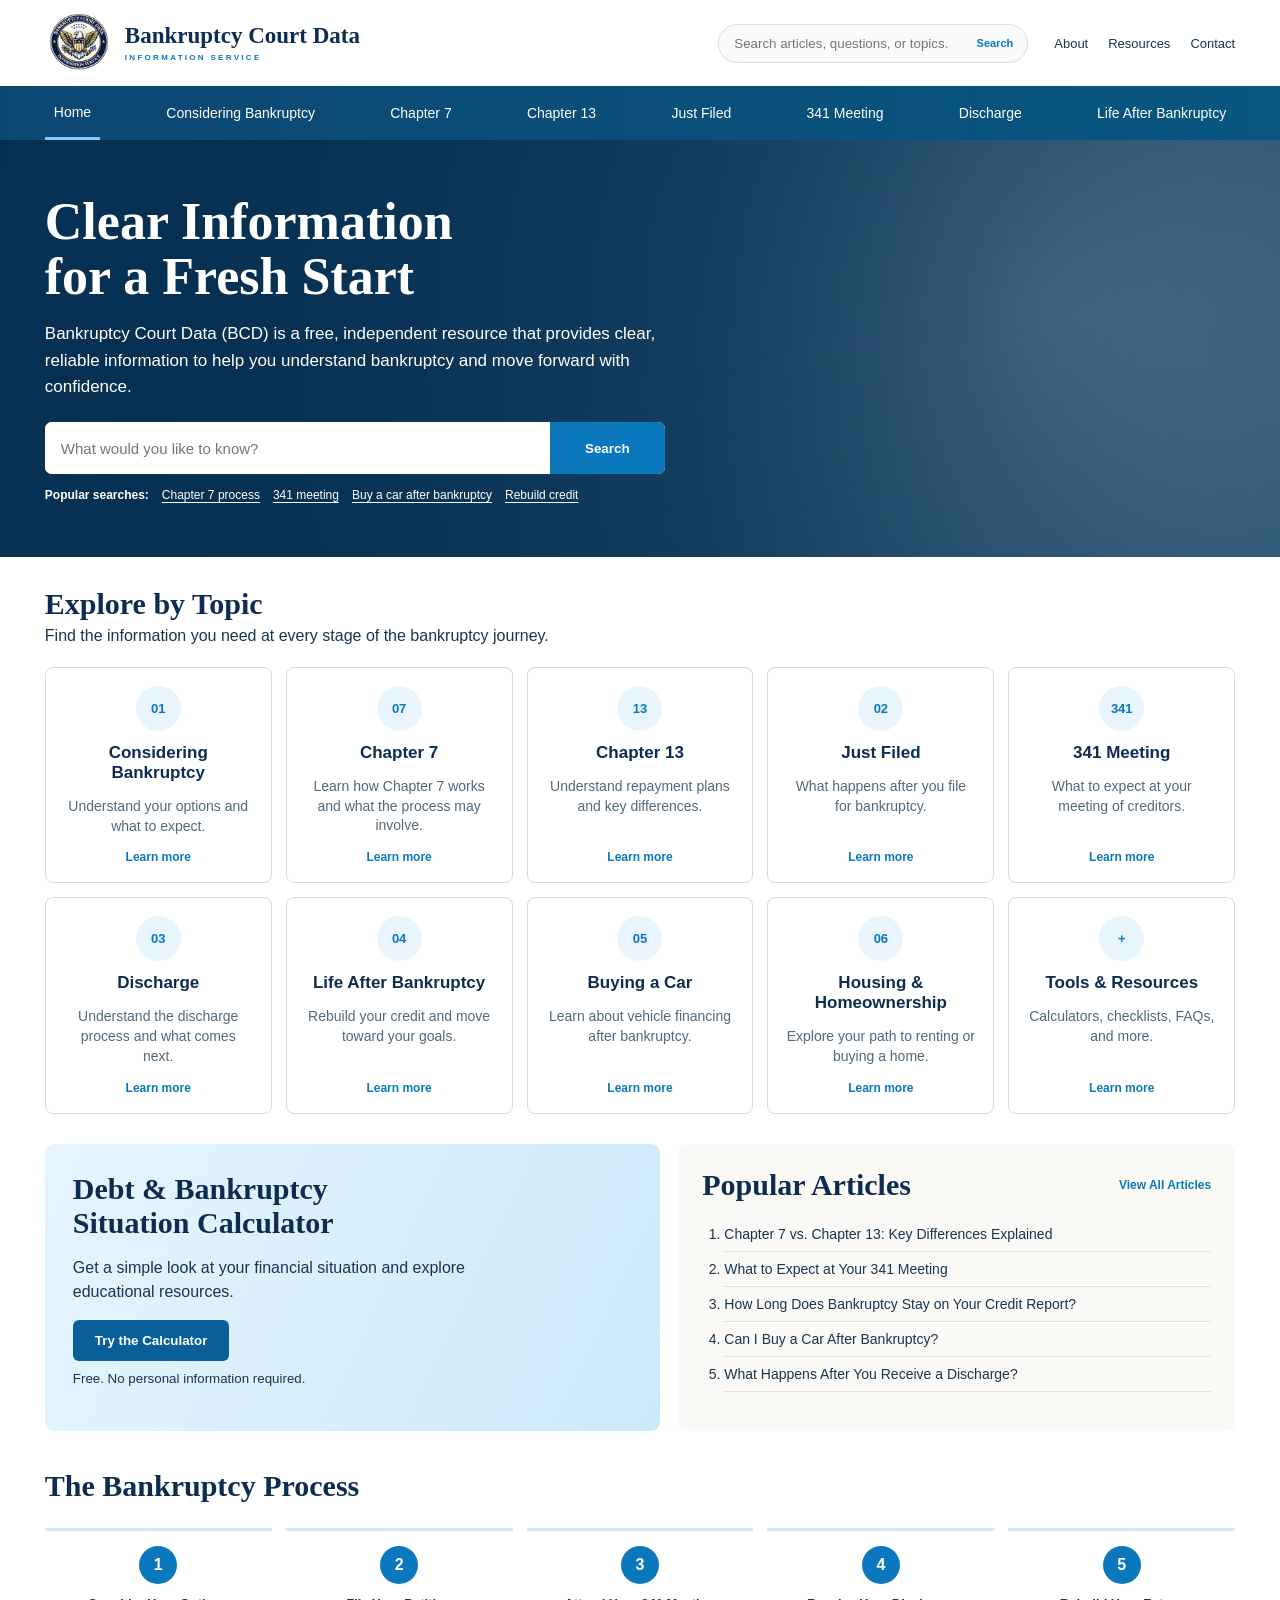
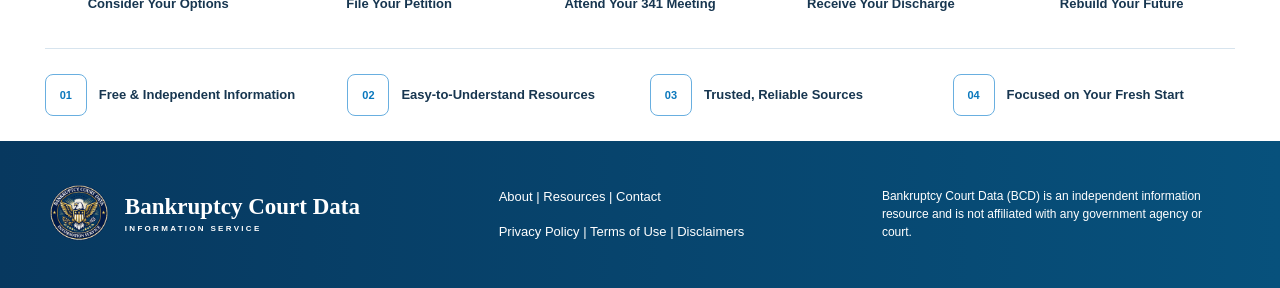
==== index.html @ d1d47611 "Add files via upload" ====
<!doctype html>
<html lang="en">
<head>
  <meta charset="utf-8">
  <meta name="viewport" content="width=device-width, initial-scale=1">
  <meta name="description" content="Clear, independent bankruptcy information and fresh-start resources.">
  <title>Bankruptcy Court Data | Clear Information for a Fresh Start</title>
  <link rel="stylesheet" href="/styles.css?v=7">
</head>
<body>
<header class="site-header">
  <div class="top wrap">
    <a class="brand" href="/">
      <img src="/bcd-logo.png" alt="Bankruptcy Court Data Information Service logo">
      <span class="brand-copy">
        <strong>Bankruptcy Court Data</strong>
        <small>INFORMATION SERVICE</small>
      </span>
    </a>

    <div class="header-search">
      <input type="search" placeholder="Search articles, questions, or topics..." aria-label="Search">
      <span class="search-word">Search</span>
    </div>

    <div class="minor">
      <a href="#about">About</a>
      <a href="#resources">Resources</a>
      <a href="#contact">Contact</a>
    </div>

    <button class="menu" id="menu" type="button" aria-label="Open navigation">Menu</button>
  </div>

  <nav id="nav">
    <div class="wrap navlinks">
      <a class="active" href="/">Home</a>
      <a href="#considering">Considering Bankruptcy</a>
      <a href="/chapter-7/">Chapter 7</a>
      <a href="/chapter-13/">Chapter 13</a>
      <a href="#filed">Just Filed</a>
      <a href="#meeting">341 Meeting</a>
      <a href="#discharge">Discharge</a>
      <a href="#after">Life After Bankruptcy</a>
    </div>
  </nav>
</header>

<main>
  <section class="hero">
    <div class="wrap hero-content">
      <h1>Clear Information<br>for a Fresh Start</h1>
      <p>Bankruptcy Court Data (BCD) is a free, independent resource that provides clear, reliable information to help you understand bankruptcy and move forward with confidence.</p>
      <form class="big-search" onsubmit="return false;">
        <input type="search" placeholder="What would you like to know?" aria-label="Search BCD">
        <button type="submit">Search</button>
      </form>
      <div class="popular">
        <b>Popular searches:</b>
        <a href="/chapter-7/">Chapter 7 process</a>
        <a href="#meeting">341 meeting</a>
        <a href="#car">Buy a car after bankruptcy</a>
        <a href="#after">Rebuild credit</a>
      </div>
    </div>
  </section>

  <section class="wrap topics" id="resources">
    <h2>Explore by Topic</h2>
    <p class="sub">Find the information you need at every stage of the bankruptcy journey.</p>

    <div class="topic-grid">
      <a class="topic" id="considering" href="#"><span class="topic-mark">01</span><b>Considering Bankruptcy</b><p>Understand your options and what to expect.</p><em>Learn more</em></a>
      <a class="topic" id="chapter7" href="/chapter-7/"><span class="topic-mark">07</span><b>Chapter 7</b><p>Learn how Chapter 7 works and what the process may involve.</p><em>Learn more</em></a>
      <a class="topic" id="chapter13" href="/chapter-13/"><span class="topic-mark">13</span><b>Chapter 13</b><p>Understand repayment plans and key differences.</p><em>Learn more</em></a>
      <a class="topic" id="filed" href="#"><span class="topic-mark">02</span><b>Just Filed</b><p>What happens after you file for bankruptcy.</p><em>Learn more</em></a>
      <a class="topic" id="meeting" href="#"><span class="topic-mark">341</span><b>341 Meeting</b><p>What to expect at your meeting of creditors.</p><em>Learn more</em></a>
      <a class="topic" id="discharge" href="#"><span class="topic-mark">03</span><b>Discharge</b><p>Understand the discharge process and what comes next.</p><em>Learn more</em></a>
      <a class="topic" id="after" href="#"><span class="topic-mark">04</span><b>Life After Bankruptcy</b><p>Rebuild your credit and move toward your goals.</p><em>Learn more</em></a>
      <a class="topic" id="car" href="#"><span class="topic-mark">05</span><b>Buying a Car</b><p>Learn about vehicle financing after bankruptcy.</p><em>Learn more</em></a>
      <a class="topic" href="#"><span class="topic-mark">06</span><b>Housing &amp; Homeownership</b><p>Explore your path to renting or buying a home.</p><em>Learn more</em></a>
      <a class="topic" href="#calculator"><span class="topic-mark">+</span><b>Tools &amp; Resources</b><p>Calculators, checklists, FAQs, and more.</p><em>Learn more</em></a>
    </div>
  </section>

  <section class="wrap split">
    <div class="calc-promo" id="calculator">
      <div>
        <h2>Debt &amp; Bankruptcy<br>Situation Calculator</h2>
        <p>Get a simple look at your financial situation and explore educational resources.</p>
        <button id="openCalc" type="button">Try the Calculator</button>
        <small>Free. No personal information required.</small>
      </div>
    </div>

    <div class="articles">
      <div class="article-head"><h2>Popular Articles</h2><a href="#">View All Articles</a></div>
      <ol>
        <li><a href="#">Chapter 7 vs. Chapter 13: Key Differences Explained</a></li>
        <li><a href="#">What to Expect at Your 341 Meeting</a></li>
        <li><a href="#">How Long Does Bankruptcy Stay on Your Credit Report?</a></li>
        <li><a href="#">Can I Buy a Car After Bankruptcy?</a></li>
        <li><a href="#">What Happens After You Receive a Discharge?</a></li>
      </ol>
    </div>
  </section>

  <section class="calculator-panel wrap" id="calcPanel" hidden>
    <div class="calcbox">
      <button class="close" id="closeCalc" type="button">Close</button>
      <h2>Debt Situation Calculator</h2>
      <p>Enter monthly amounts. This is an educational snapshot only.</p>
      <form id="debtForm">
        <label>Take-home income<input id="income" type="number" min="0" required></label>
        <label>Essential expenses<input id="expenses" type="number" min="0" required></label>
        <label>Debt payments<input id="payments" type="number" min="0" required></label>
        <label>Total unsecured debt<input id="debt" type="number" min="0"></label>
        <button type="submit">Calculate</button>
      </form>
      <div id="result" hidden><b id="resultText"></b><p id="resultMsg"></p></div>
      <small>This calculator does not determine whether you should file bankruptcy and is not legal or financial advice.</small>
    </div>
  </section>

  <section class="wrap process">
    <h2>The Bankruptcy Process</h2>
    <div class="steps">
      <div><span>1</span><b>Consider Your Options</b></div>
      <div><span>2</span><b>File Your Petition</b></div>
      <div><span>3</span><b>Attend Your 341 Meeting</b></div>
      <div><span>4</span><b>Receive Your Discharge</b></div>
      <div><span>5</span><b>Rebuild Your Future</b></div>
    </div>
  </section>

  <section class="wrap promise" id="about">
    <div><span>01</span><p><b>Free &amp; Independent Information</b></p></div>
    <div><span>02</span><p><b>Easy-to-Understand Resources</b></p></div>
    <div><span>03</span><p><b>Trusted, Reliable Sources</b></p></div>
    <div><span>04</span><p><b>Focused on Your Fresh Start</b></p></div>
  </section>
</main>

<footer id="contact">
  <div class="wrap footer">
    <a class="brand footer-brand" href="/">
      <img src="/bcd-logo.png" alt="Bankruptcy Court Data Information Service logo">
      <span class="brand-copy"><strong>Bankruptcy Court Data</strong><small>INFORMATION SERVICE</small></span>
    </a>
    <div class="footerlinks">
      <p><a href="#about">About</a> | <a href="#resources">Resources</a> | <a href="#contact">Contact</a></p>
      <p><a href="#">Privacy Policy</a> | <a href="#">Terms of Use</a> | <a href="#">Disclaimers</a></p>
    </div>
    <p class="disclaimer">Bankruptcy Court Data (BCD) is an independent information resource and is not affiliated with any government agency or court.</p>
  </div>
</footer>

<script src="/script.js?v=7"></script>
</body>
</html>
---- styles.css ----
*{box-sizing:border-box}
html{scroll-behavior:smooth}
:root{--navy:#0d2d50;--blue:#0b78bd;--blue2:#0a5f98;--light:#f3f9fd;--line:#d7e4ee;--text:#173650;--muted:#52697a}
body{margin:0;font-family:Arial,Helvetica,sans-serif;color:var(--text);background:#fff}
a{text-decoration:none;color:inherit}
.wrap{width:min(1200px,93%);margin:auto}
.site-header{background:#fff}
.top{min-height:86px;display:flex;align-items:center;gap:26px}
.brand{display:flex;align-items:center;gap:12px;min-width:max-content}
.brand img{width:68px;height:68px;object-fit:contain;display:block}
.brand-copy{display:flex;flex-direction:column;line-height:1}
.brand-copy strong{font-family:Georgia,"Times New Roman",serif;font-size:23px;color:var(--navy);white-space:nowrap}
.brand-copy small{font-size:8px;letter-spacing:2.3px;font-weight:700;color:var(--blue);margin-top:7px;white-space:nowrap}
.header-search{margin-left:auto;border:1px solid #d5e0e8;border-radius:24px;background:#f8fafc;width:310px;display:flex;align-items:center;overflow:hidden}
.header-search input{border:0;background:transparent;outline:0;width:100%;padding:11px 15px}
.search-word{font-size:11px;font-weight:700;color:var(--blue);padding-right:14px}
.minor{display:flex;gap:20px;font-size:13px}
.menu{display:none;margin-left:auto;border:1px solid var(--line);background:#fff;color:var(--navy);border-radius:5px;padding:8px 12px;font-weight:700}
nav{background:linear-gradient(90deg,#0c4772,#075781)}
.navlinks{min-height:54px;display:flex;align-items:center;justify-content:space-between;color:#fff;font-size:14px}
.navlinks a{min-height:54px;display:flex;align-items:center;padding:0 9px}
.navlinks .active{border-bottom:3px solid #82c9f5}

.hero{min-height:380px;background:linear-gradient(100deg,rgba(6,48,82,.98),rgba(6,48,82,.86) 55%,rgba(6,48,82,.58)),radial-gradient(circle at 82% 40%,#c6dce9,#5f88a5 38%,#173f5f 75%)}
.hero-content{padding:55px 0;color:#fff}
.hero h1{font:700 52px/1.05 Georgia,"Times New Roman",serif;margin:0 0 15px}
.hero-content>p{max-width:650px;font-size:17px;line-height:1.55}
.big-search{display:flex;background:#fff;border-radius:7px;max-width:620px;height:52px;overflow:hidden;margin:22px 0 14px}
.big-search input{border:0;outline:0;flex:1;padding:0 16px;font-size:15px}
.big-search button{width:115px;border:0;background:var(--blue);color:#fff;font-weight:800}
.popular{font-size:12px;display:flex;gap:13px;flex-wrap:wrap;align-items:center}
.popular a{text-decoration:underline;text-underline-offset:3px}

.topics{padding:30px 0}
.topics h2,.split h2,.process h2,.question-section h2,.guide-section h2,.all-questions h2{font:700 30px Georgia,"Times New Roman",serif;color:var(--navy);margin:0}
.sub{margin:6px 0 22px}
.topic-grid{display:grid;grid-template-columns:repeat(5,1fr);gap:14px}
.topic{min-height:190px;border:1px solid #cbddea;border-radius:8px;padding:18px;text-align:center;display:flex;flex-direction:column;align-items:center;background:#fff}
.topic:hover{box-shadow:0 7px 22px rgba(12,77,124,.09);transform:translateY(-1px)}
.topic-mark{width:45px;height:45px;border-radius:50%;display:grid;place-items:center;background:#e9f5fd;color:var(--blue);font-weight:800;font-size:13px;margin-bottom:12px}
.topic b{font-size:17px;color:var(--navy)}
.topic p{font-size:14px;line-height:1.4;color:var(--muted);flex:1}
.topic em{font-style:normal;color:var(--blue);font-weight:700;font-size:12px}

.split{display:grid;grid-template-columns:1.05fr .95fr;gap:18px;padding:0 0 30px}
.calc-promo{min-height:265px;border-radius:9px;padding:28px;background:linear-gradient(115deg,#e6f5ff,#cce9f9)}
.calc-promo p{max-width:430px;line-height:1.5}
.calc-promo button{background:var(--blue2);color:#fff;border:0;border-radius:6px;padding:13px 22px;font-weight:800;cursor:pointer}
.calc-promo small{display:block;margin-top:10px}
.articles{background:#fbf9f5;border-radius:9px;padding:24px}
.article-head{display:flex;justify-content:space-between;align-items:center;gap:15px}
.article-head a{font-size:12px;color:var(--blue);font-weight:700}
.articles ol{padding-left:22px;margin:15px 0}
.articles li{padding:9px 0;border-bottom:1px solid #e7e1d8;font-size:14px}

.calculator-panel{padding-bottom:30px}
.calculator-panel[hidden]{display:none}
.calcbox{border:1px solid var(--line);border-radius:10px;padding:25px;position:relative;background:#f8fcff}
.close{position:absolute;right:15px;top:12px;border:1px solid var(--line);background:#fff;border-radius:5px;padding:7px 10px}
.calcbox form{display:grid;grid-template-columns:repeat(4,1fr);gap:10px}
.calcbox label{font-size:13px;font-weight:700}
.calcbox input{display:block;width:100%;padding:12px;margin-top:5px;border:1px solid #cbd9e4;border-radius:6px}
.calcbox form button{grid-column:1/-1;background:var(--blue);color:#fff;border:0;padding:12px;border-radius:6px;font-weight:800}

.process{padding:8px 0 36px}
.steps{display:grid;grid-template-columns:repeat(5,1fr);gap:14px;margin-top:25px}
.steps div{text-align:center;border-top:3px solid #d6e9f6;padding-top:15px}
.steps span{width:38px;height:38px;border-radius:50%;background:var(--blue);color:#fff;display:grid;place-items:center;margin:0 auto 10px;font-weight:800}
.steps b{font-size:13px}
.promise{border-top:1px solid var(--line);padding:25px 0;display:grid;grid-template-columns:repeat(4,1fr);gap:20px}
.promise div{display:flex;align-items:center;gap:12px}
.promise span{width:42px;height:42px;border:1px solid #69afe0;border-radius:8px;display:grid;place-items:center;color:var(--blue);font-size:11px;font-weight:800}
.promise p{font-size:13px}

footer{background:linear-gradient(90deg,#07385f,#07517c);color:#fff;padding:32px 0}
.footer{display:grid;grid-template-columns:1.2fr 1fr 1fr;gap:30px;align-items:center}
.footer-brand .brand-copy strong,.footer-brand .brand-copy small{color:#fff}
.footerlinks{font-size:13px;line-height:1.7}
.disclaimer{font-size:12px;line-height:1.5}

/* Chapter 7 */
.ch7-intro{background:linear-gradient(90deg,#fff 0%,#fff 58%,#eef6fb 100%);border-bottom:1px solid var(--line)}
.breadcrumbs{padding:22px 0 10px;font-size:13px;color:#5b7487}
.breadcrumbs a{color:var(--blue);font-weight:700}
.breadcrumbs span{margin:0 8px}
.ch7-intro-grid{display:grid;grid-template-columns:1.55fr .65fr;gap:50px;align-items:center;padding:5px 0 38px}
.ch7-copy h1{font:700 46px Georgia,"Times New Roman",serif;color:var(--navy);margin:5px 0 7px}
.ch7-copy h3{color:var(--navy);font-size:18px;margin:0 0 18px}
.ch7-copy p{font-size:15px;line-height:1.6;max-width:820px}
.source{margin-top:18px}
.source a{color:var(--blue);font-weight:700}

.court-hero{min-height:300px;border:1px solid #d4e0e9;border-radius:9px;background:linear-gradient(145deg,#f7f9fb,#dbe5ec);display:flex;flex-direction:column;justify-content:center;align-items:center;padding:28px}
.court-building{width:220px}
.pediment{width:0;height:0;border-left:110px solid transparent;border-right:110px solid transparent;border-bottom:55px solid #70879a;position:relative}
.pediment:after{content:"";position:absolute;left:-101px;top:46px;width:202px;height:10px;background:#5d7487}
.court-columns{height:108px;margin:11px 22px 0;display:flex;justify-content:space-between}
.court-columns i{display:block;width:27px;background:linear-gradient(90deg,#758b9d,#b8c6d1,#758b9d);border-radius:2px}
.court-base{height:30px;background:linear-gradient(#70879a 0 25%,transparent 25% 36%,#61798d 36% 62%,transparent 62% 72%,#526c82 72%)}
.court-title{text-align:center;color:var(--navy);margin-top:18px;display:flex;flex-direction:column}
.court-title strong{font:700 26px Georgia,"Times New Roman",serif;letter-spacing:4px}
.court-title span{font-size:11px;letter-spacing:5px;margin-top:6px}

.question-section{background:#f4f9fd;padding:30px 0 35px}
.section-title-row{display:flex;align-items:flex-end;justify-content:space-between;gap:20px}
.section-title-row p,.guide-section>p,.all-questions>p{margin:7px 0 0}
.section-title-row>a{font-size:13px;color:var(--blue);font-weight:700}
.question-grid{display:grid;grid-template-columns:repeat(4,1fr);gap:15px;margin-top:22px}
.question-grid a{min-height:82px;background:#fff;border:1px solid #d4e4ef;border-radius:8px;padding:14px;display:flex;align-items:center;gap:12px}
.question-grid span{width:36px;height:36px;border-radius:50%;background:#e9f5fd;color:var(--blue);display:grid;place-items:center;font-size:11px;font-weight:800;flex:0 0 auto}
.question-grid b{font-size:14px;line-height:1.3;color:var(--navy)}

.guide-section{padding-top:32px;padding-bottom:35px}
.guide-grid{display:grid;grid-template-columns:repeat(3,1fr);gap:20px;margin-top:20px}
.guide-card{border:1px solid #d6e4ee;border-radius:9px;padding:24px;text-align:center;min-height:250px;display:flex;flex-direction:column;align-items:center}
.guide-card>span{width:54px;height:54px;border-radius:50%;background:#e5f3ff;color:var(--blue);display:grid;place-items:center;font-weight:800;font-size:12px}
.guide-card h3{font:700 20px Georgia,"Times New Roman",serif;color:var(--navy);margin:13px 0 7px}
.guide-card p{font-size:14px;line-height:1.5;flex:1;color:var(--muted)}
.guide-card b{display:inline-block;background:var(--blue2);color:#fff;border-radius:22px;padding:10px 24px;font-size:13px;min-width:145px}

.all-questions{padding:30px 0;border-top:1px solid #e0eaf1}
.simple-links{display:grid;grid-template-columns:1fr 1fr;gap:0 30px;margin-top:18px}
.simple-links span{padding:12px 4px;border-bottom:1px solid #e1e9ef;color:var(--blue2);font-weight:700;font-size:14px}
.ch7-disclaimer{margin-bottom:30px;background:#f3f7fa;border-radius:8px;padding:18px 22px}
.ch7-disclaimer strong{color:var(--navy)}
.ch7-disclaimer p{font-size:13px;line-height:1.55;margin:7px 0 0}

@media(max-width:950px){
  .header-search,.minor{display:none}
  .menu{display:block}
  nav{display:none}
  nav.open{display:block}
  .navlinks{height:auto;flex-direction:column;align-items:stretch;padding:10px 0}
  .navlinks a{min-height:40px}
  .topic-grid{grid-template-columns:repeat(2,1fr)}
  .split,.footer{grid-template-columns:1fr}
  .calcbox form{grid-template-columns:1fr 1fr}
  .ch7-intro-grid{grid-template-columns:1fr}
  .court-hero{min-height:260px}
  .question-grid{grid-template-columns:1fr 1fr}
  .guide-grid{grid-template-columns:1fr}
}
@media(max-width:600px){
  .top{min-height:74px}
  .brand img{width:55px;height:55px}
  .brand-copy strong{font-size:17px}
  .brand-copy small{font-size:6px;letter-spacing:1.5px;margin-top:5px}
  .hero h1{font-size:39px}
  .topic-grid,.question-grid,.simple-links,.calcbox form,.promise{grid-template-columns:1fr}
  .steps{grid-template-columns:1fr}
  .section-title-row{align-items:flex-start;flex-direction:column}
  .ch7-copy h1{font-size:36px}
  .court-building{width:180px}
  .pediment{border-left-width:90px;border-right-width:90px;border-bottom-width:46px}
  .pediment:after{left:-82px;top:38px;width:164px}
}
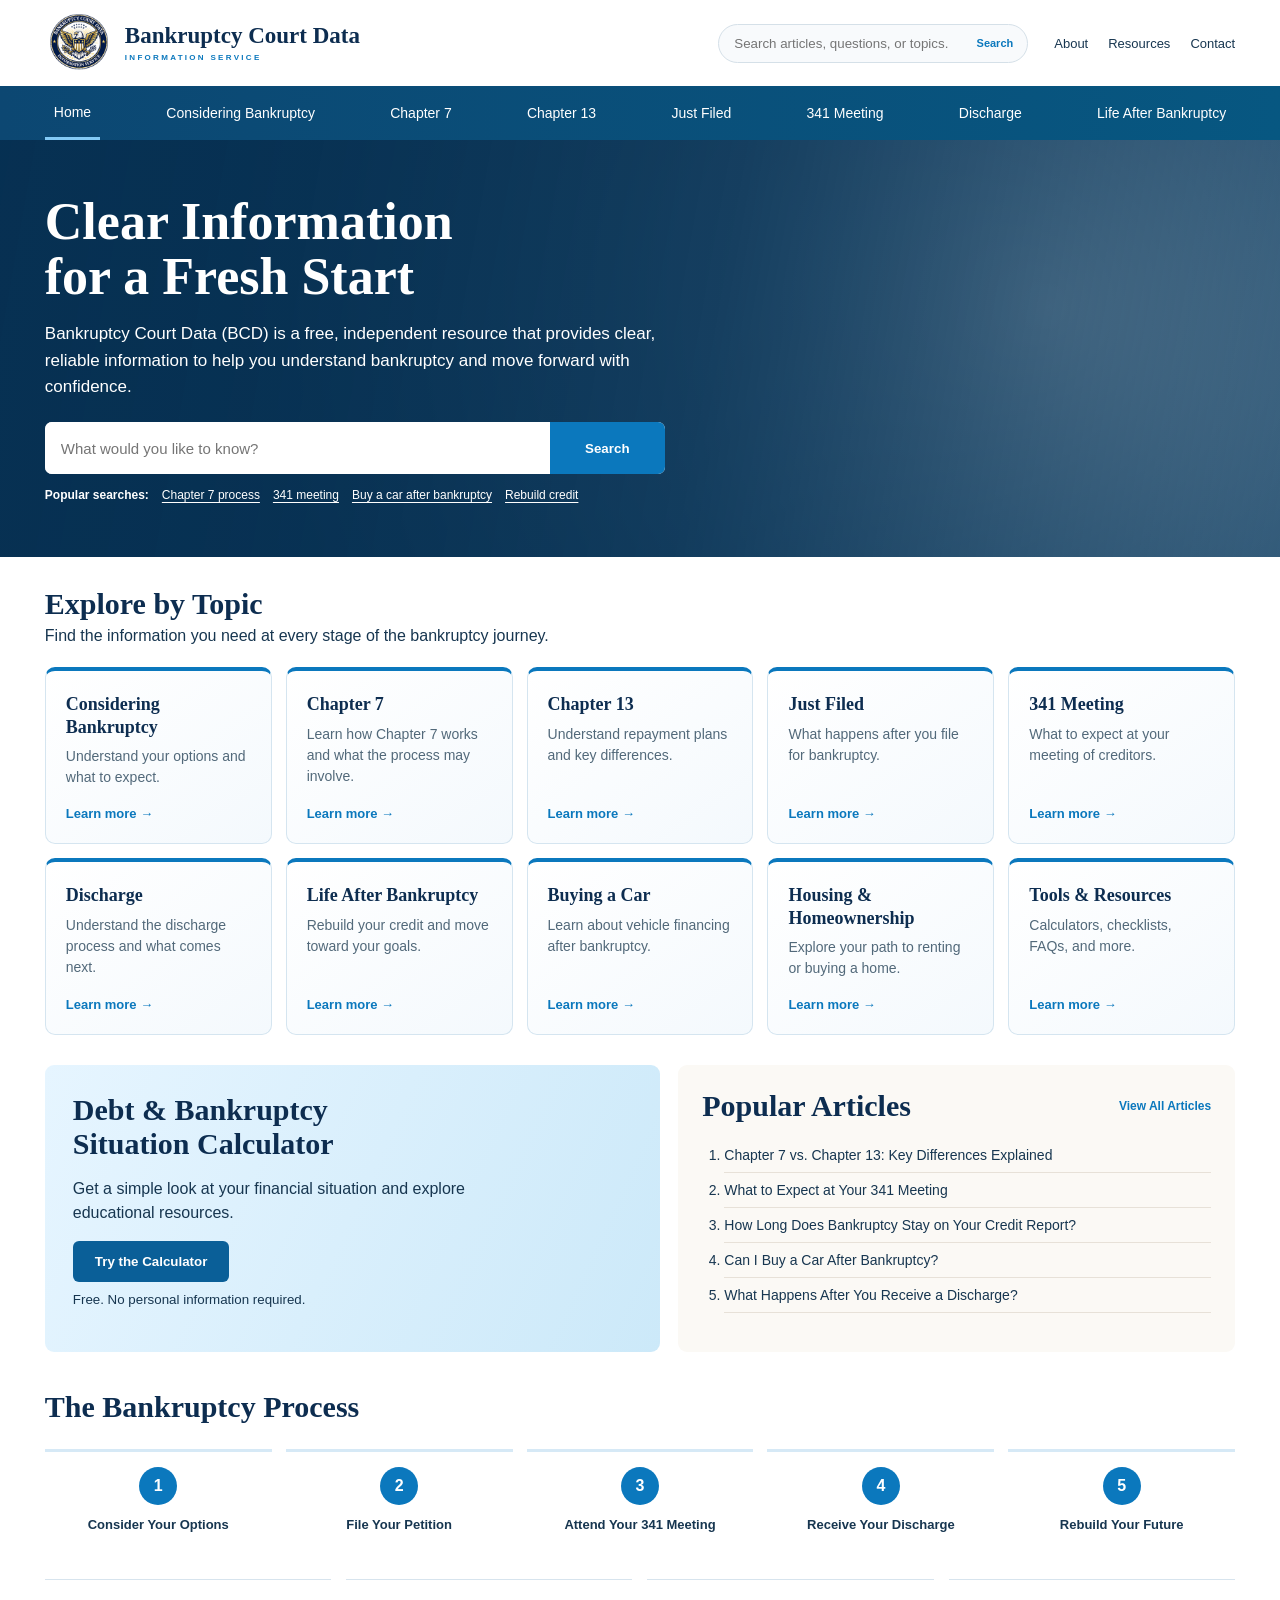
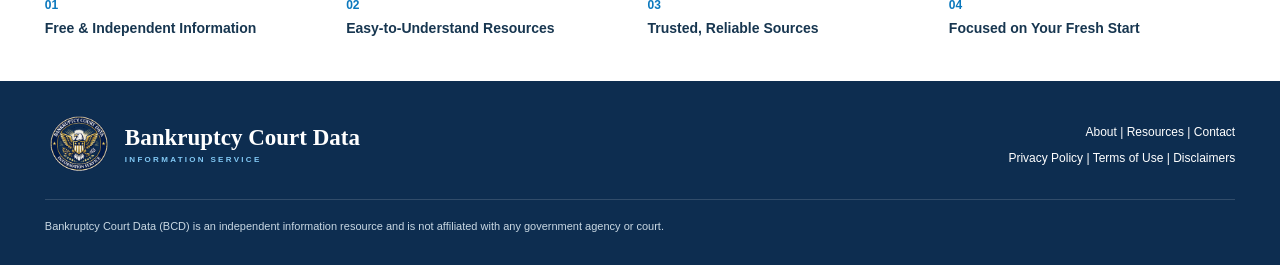
==== commit f3a7f125: "Update index.html" ====
--- a/index.html
+++ b/index.html
@@ -35,10 +35,10 @@
   <nav id="nav">
     <div class="wrap navlinks">
       <a class="active" href="/">Home</a>
-      <a href="#considering">Considering Bankruptcy</a>
+      <a href="/considering-bankruptcy/">Considering Bankruptcy</a>
       <a href="/chapter-7/">Chapter 7</a>
       <a href="/chapter-13/">Chapter 13</a>
-      <a href="#filed">Just Filed</a>
+      <a href="/just-filed/">Just Filed</a>
       <a href="#meeting">341 Meeting</a>
       <a href="#discharge">Discharge</a>
       <a href="#after">Life After Bankruptcy</a>
@@ -70,10 +70,10 @@
     <p class="sub">Find the information you need at every stage of the bankruptcy journey.</p>
 
     <div class="topic-grid">
-      <a class="topic" id="considering" href="#"><span class="topic-mark">01</span><b>Considering Bankruptcy</b><p>Understand your options and what to expect.</p><em>Learn more</em></a>
+      <a class="topic" id="considering" href="/considering-bankruptcy/"><span class="topic-mark">01</span><b>Considering Bankruptcy</b><p>Understand your options and what to expect.</p><em>Learn more</em></a>
       <a class="topic" id="chapter7" href="/chapter-7/"><span class="topic-mark">07</span><b>Chapter 7</b><p>Learn how Chapter 7 works and what the process may involve.</p><em>Learn more</em></a>
       <a class="topic" id="chapter13" href="/chapter-13/"><span class="topic-mark">13</span><b>Chapter 13</b><p>Understand repayment plans and key differences.</p><em>Learn more</em></a>
-      <a class="topic" id="filed" href="#"><span class="topic-mark">02</span><b>Just Filed</b><p>What happens after you file for bankruptcy.</p><em>Learn more</em></a>
+      <a class="topic" id="filed" href="/just-filed/"><span class="topic-mark">02</span><b>Just Filed</b><p>What happens after you file for bankruptcy.</p><em>Learn more</em></a>
       <a class="topic" id="meeting" href="#"><span class="topic-mark">341</span><b>341 Meeting</b><p>What to expect at your meeting of creditors.</p><em>Learn more</em></a>
       <a class="topic" id="discharge" href="#"><span class="topic-mark">03</span><b>Discharge</b><p>Understand the discharge process and what comes next.</p><em>Learn more</em></a>
       <a class="topic" id="after" href="#"><span class="topic-mark">04</span><b>Life After Bankruptcy</b><p>Rebuild your credit and move toward your goals.</p><em>Learn more</em></a>
--- a/styles.css
+++ b/styles.css
@@ -1,156 +1,1185 @@
 *{box-sizing:border-box}
+
 html{scroll-behavior:smooth}
+
 :root{--navy:#0d2d50;--blue:#0b78bd;--blue2:#0a5f98;--light:#f3f9fd;--line:#d7e4ee;--text:#173650;--muted:#52697a}
+
 body{margin:0;font-family:Arial,Helvetica,sans-serif;color:var(--text);background:#fff}
+
 a{text-decoration:none;color:inherit}
+
 .wrap{width:min(1200px,93%);margin:auto}
+
 .site-header{background:#fff}
+
 .top{min-height:86px;display:flex;align-items:center;gap:26px}
+
 .brand{display:flex;align-items:center;gap:12px;min-width:max-content}
+
 .brand img{width:68px;height:68px;object-fit:contain;display:block}
+
 .brand-copy{display:flex;flex-direction:column;line-height:1}
+
 .brand-copy strong{font-family:Georgia,"Times New Roman",serif;font-size:23px;color:var(--navy);white-space:nowrap}
+
 .brand-copy small{font-size:8px;letter-spacing:2.3px;font-weight:700;color:var(--blue);margin-top:7px;white-space:nowrap}
+
 .header-search{margin-left:auto;border:1px solid #d5e0e8;border-radius:24px;background:#f8fafc;width:310px;display:flex;align-items:center;overflow:hidden}
+
 .header-search input{border:0;background:transparent;outline:0;width:100%;padding:11px 15px}
+
 .search-word{font-size:11px;font-weight:700;color:var(--blue);padding-right:14px}
+
 .minor{display:flex;gap:20px;font-size:13px}
+
 .menu{display:none;margin-left:auto;border:1px solid var(--line);background:#fff;color:var(--navy);border-radius:5px;padding:8px 12px;font-weight:700}
+
 nav{background:linear-gradient(90deg,#0c4772,#075781)}
+
 .navlinks{min-height:54px;display:flex;align-items:center;justify-content:space-between;color:#fff;font-size:14px}
+
 .navlinks a{min-height:54px;display:flex;align-items:center;padding:0 9px}
+
 .navlinks .active{border-bottom:3px solid #82c9f5}
 
 .hero{min-height:380px;background:linear-gradient(100deg,rgba(6,48,82,.98),rgba(6,48,82,.86) 55%,rgba(6,48,82,.58)),radial-gradient(circle at 82% 40%,#c6dce9,#5f88a5 38%,#173f5f 75%)}
+
 .hero-content{padding:55px 0;color:#fff}
+
 .hero h1{font:700 52px/1.05 Georgia,"Times New Roman",serif;margin:0 0 15px}
+
 .hero-content>p{max-width:650px;font-size:17px;line-height:1.55}
+
 .big-search{display:flex;background:#fff;border-radius:7px;max-width:620px;height:52px;overflow:hidden;margin:22px 0 14px}
+
 .big-search input{border:0;outline:0;flex:1;padding:0 16px;font-size:15px}
+
 .big-search button{width:115px;border:0;background:var(--blue);color:#fff;font-weight:800}
+
 .popular{font-size:12px;display:flex;gap:13px;flex-wrap:wrap;align-items:center}
+
 .popular a{text-decoration:underline;text-underline-offset:3px}
 
 .topics{padding:30px 0}
+
 .topics h2,.split h2,.process h2,.question-section h2,.guide-section h2,.all-questions h2{font:700 30px Georgia,"Times New Roman",serif;color:var(--navy);margin:0}
+
 .sub{margin:6px 0 22px}
-.topic-grid{display:grid;grid-template-columns:repeat(5,1fr);gap:14px}
-.topic{min-height:190px;border:1px solid #cbddea;border-radius:8px;padding:18px;text-align:center;display:flex;flex-direction:column;align-items:center;background:#fff}
-.topic:hover{box-shadow:0 7px 22px rgba(12,77,124,.09);transform:translateY(-1px)}
-.topic-mark{width:45px;height:45px;border-radius:50%;display:grid;place-items:center;background:#e9f5fd;color:var(--blue);font-weight:800;font-size:13px;margin-bottom:12px}
-.topic b{font-size:17px;color:var(--navy)}
-.topic p{font-size:14px;line-height:1.4;color:var(--muted);flex:1}
-.topic em{font-style:normal;color:var(--blue);font-weight:700;font-size:12px}
+
+
+/* EXPLORE BY TOPIC */
+
+.topic-grid{
+  display:grid;
+  grid-template-columns:repeat(5,1fr);
+  gap:14px;
+}
+
+.topic{
+  min-height:175px;
+  border:1px solid #d5e5f0;
+  border-top:4px solid var(--blue);
+  border-radius:10px;
+  padding:22px 20px;
+  text-align:left;
+  display:flex;
+  flex-direction:column;
+  align-items:flex-start;
+  background:linear-gradient(145deg,#ffffff,#f4f9fd);
+  transition:transform .2s ease,box-shadow .2s ease,border-color .2s ease;
+}
+
+.topic:hover{
+  box-shadow:0 10px 25px rgba(12,77,124,.12);
+  transform:translateY(-3px);
+  border-color:#a9cee5;
+}
+
+.topic-mark{
+  display:none;
+}
+
+.topic b{
+  font:700 18px/1.25 Georgia,"Times New Roman",serif;
+  color:var(--navy);
+  margin-bottom:8px;
+}
+
+.topic p{
+  font-size:14px;
+  line-height:1.5;
+  color:var(--muted);
+  flex:1;
+  margin:0 0 18px;
+}
+
+.topic em{
+  font-style:normal;
+  color:var(--blue);
+  font-weight:700;
+  font-size:13px;
+}
+
+.topic em::after{
+  content:" →";
+}
+
+
+/* CALCULATOR + ARTICLES */
 
 .split{display:grid;grid-template-columns:1.05fr .95fr;gap:18px;padding:0 0 30px}
+
 .calc-promo{min-height:265px;border-radius:9px;padding:28px;background:linear-gradient(115deg,#e6f5ff,#cce9f9)}
+
 .calc-promo p{max-width:430px;line-height:1.5}
+
 .calc-promo button{background:var(--blue2);color:#fff;border:0;border-radius:6px;padding:13px 22px;font-weight:800;cursor:pointer}
+
 .calc-promo small{display:block;margin-top:10px}
+
 .articles{background:#fbf9f5;border-radius:9px;padding:24px}
+
 .article-head{display:flex;justify-content:space-between;align-items:center;gap:15px}
+
 .article-head a{font-size:12px;color:var(--blue);font-weight:700}
+
 .articles ol{padding-left:22px;margin:15px 0}
+
 .articles li{padding:9px 0;border-bottom:1px solid #e7e1d8;font-size:14px}
 
+
+/* CALCULATOR PANEL */
+
 .calculator-panel{padding-bottom:30px}
+
 .calculator-panel[hidden]{display:none}
+
 .calcbox{border:1px solid var(--line);border-radius:10px;padding:25px;position:relative;background:#f8fcff}
+
 .close{position:absolute;right:15px;top:12px;border:1px solid var(--line);background:#fff;border-radius:5px;padding:7px 10px}
+
 .calcbox form{display:grid;grid-template-columns:repeat(4,1fr);gap:10px}
+
 .calcbox label{font-size:13px;font-weight:700}
+
 .calcbox input{display:block;width:100%;padding:12px;margin-top:5px;border:1px solid #cbd9e4;border-radius:6px}
+
 .calcbox form button{grid-column:1/-1;background:var(--blue);color:#fff;border:0;padding:12px;border-radius:6px;font-weight:800}
 
+
+/* BANKRUPTCY PROCESS */
+
 .process{padding:8px 0 36px}
+
 .steps{display:grid;grid-template-columns:repeat(5,1fr);gap:14px;margin-top:25px}
+
 .steps div{text-align:center;border-top:3px solid #d6e9f6;padding-top:15px}
+
 .steps span{width:38px;height:38px;border-radius:50%;background:var(--blue);color:#fff;display:grid;place-items:center;margin:0 auto 10px;font-weight:800}
+
 .steps b{font-size:13px}
-.promise{border-top:1px solid var(--line);padding:25px 0;display:grid;grid-template-columns:repeat(4,1fr);gap:20px}
-.promise div{display:flex;align-items:center;gap:12px}
-.promise span{width:42px;height:42px;border:1px solid #69afe0;border-radius:8px;display:grid;place-items:center;color:var(--blue);font-size:11px;font-weight:800}
-.promise p{font-size:13px}
-
-footer{background:linear-gradient(90deg,#07385f,#07517c);color:#fff;padding:32px 0}
-.footer{display:grid;grid-template-columns:1.2fr 1fr 1fr;gap:30px;align-items:center}
-.footer-brand .brand-copy strong,.footer-brand .brand-copy small{color:#fff}
-.footerlinks{font-size:13px;line-height:1.7}
-.disclaimer{font-size:12px;line-height:1.5}
-
-/* Chapter 7 */
-.ch7-intro{background:linear-gradient(90deg,#fff 0%,#fff 58%,#eef6fb 100%);border-bottom:1px solid var(--line)}
-.breadcrumbs{padding:22px 0 10px;font-size:13px;color:#5b7487}
-.breadcrumbs a{color:var(--blue);font-weight:700}
-.breadcrumbs span{margin:0 8px}
-.ch7-intro-grid{display:grid;grid-template-columns:1.55fr .65fr;gap:50px;align-items:center;padding:5px 0 38px}
-.ch7-copy h1{font:700 46px Georgia,"Times New Roman",serif;color:var(--navy);margin:5px 0 7px}
-.ch7-copy h3{color:var(--navy);font-size:18px;margin:0 0 18px}
-.ch7-copy p{font-size:15px;line-height:1.6;max-width:820px}
-.source{margin-top:18px}
-.source a{color:var(--blue);font-weight:700}
-
-.court-hero{min-height:300px;border:1px solid #d4e0e9;border-radius:9px;background:linear-gradient(145deg,#f7f9fb,#dbe5ec);display:flex;flex-direction:column;justify-content:center;align-items:center;padding:28px}
-.court-building{width:220px}
-.pediment{width:0;height:0;border-left:110px solid transparent;border-right:110px solid transparent;border-bottom:55px solid #70879a;position:relative}
-.pediment:after{content:"";position:absolute;left:-101px;top:46px;width:202px;height:10px;background:#5d7487}
-.court-columns{height:108px;margin:11px 22px 0;display:flex;justify-content:space-between}
-.court-columns i{display:block;width:27px;background:linear-gradient(90deg,#758b9d,#b8c6d1,#758b9d);border-radius:2px}
-.court-base{height:30px;background:linear-gradient(#70879a 0 25%,transparent 25% 36%,#61798d 36% 62%,transparent 62% 72%,#526c82 72%)}
-.court-title{text-align:center;color:var(--navy);margin-top:18px;display:flex;flex-direction:column}
-.court-title strong{font:700 26px Georgia,"Times New Roman",serif;letter-spacing:4px}
-.court-title span{font-size:11px;letter-spacing:5px;margin-top:6px}
-
-.question-section{background:#f4f9fd;padding:30px 0 35px}
-.section-title-row{display:flex;align-items:flex-end;justify-content:space-between;gap:20px}
-.section-title-row p,.guide-section>p,.all-questions>p{margin:7px 0 0}
-.section-title-row>a{font-size:13px;color:var(--blue);font-weight:700}
-.question-grid{display:grid;grid-template-columns:repeat(4,1fr);gap:15px;margin-top:22px}
-.question-grid a{min-height:82px;background:#fff;border:1px solid #d4e4ef;border-radius:8px;padding:14px;display:flex;align-items:center;gap:12px}
-.question-grid span{width:36px;height:36px;border-radius:50%;background:#e9f5fd;color:var(--blue);display:grid;place-items:center;font-size:11px;font-weight:800;flex:0 0 auto}
-.question-grid b{font-size:14px;line-height:1.3;color:var(--navy)}
-
-.guide-section{padding-top:32px;padding-bottom:35px}
-.guide-grid{display:grid;grid-template-columns:repeat(3,1fr);gap:20px;margin-top:20px}
-.guide-card{border:1px solid #d6e4ee;border-radius:9px;padding:24px;text-align:center;min-height:250px;display:flex;flex-direction:column;align-items:center}
-.guide-card>span{width:54px;height:54px;border-radius:50%;background:#e5f3ff;color:var(--blue);display:grid;place-items:center;font-weight:800;font-size:12px}
-.guide-card h3{font:700 20px Georgia,"Times New Roman",serif;color:var(--navy);margin:13px 0 7px}
-.guide-card p{font-size:14px;line-height:1.5;flex:1;color:var(--muted)}
-.guide-card b{display:inline-block;background:var(--blue2);color:#fff;border-radius:22px;padding:10px 24px;font-size:13px;min-width:145px}
-
-.all-questions{padding:30px 0;border-top:1px solid #e0eaf1}
-.simple-links{display:grid;grid-template-columns:1fr 1fr;gap:0 30px;margin-top:18px}
-.simple-links span{padding:12px 4px;border-bottom:1px solid #e1e9ef;color:var(--blue2);font-weight:700;font-size:14px}
-.ch7-disclaimer{margin-bottom:30px;background:#f3f7fa;border-radius:8px;padding:18px 22px}
-.ch7-disclaimer strong{color:var(--navy)}
-.ch7-disclaimer p{font-size:13px;line-height:1.55;margin:7px 0 0}
-
-@media(max-width:950px){
-  .header-search,.minor{display:none}
-  .menu{display:block}
-  nav{display:none}
-  nav.open{display:block}
-  .navlinks{height:auto;flex-direction:column;align-items:stretch;padding:10px 0}
-  .navlinks a{min-height:40px}
-  .topic-grid{grid-template-columns:repeat(2,1fr)}
-  .split,.footer{grid-template-columns:1fr}
-  .calcbox form{grid-template-columns:1fr 1fr}
-  .ch7-intro-grid{grid-template-columns:1fr}
-  .court-hero{min-height:260px}
-  .question-grid{grid-template-columns:1fr 1fr}
-  .guide-grid{grid-template-columns:1fr}
-}
+
+
+/* TRUST SECTION */
+
+.promise{
+  display:grid;
+  grid-template-columns:repeat(4,1fr);
+  gap:15px;
+  padding:10px 0 38px;
+}
+
+.promise div{
+  border-top:1px solid var(--line);
+  padding-top:15px;
+}
+
+.promise span{
+  color:var(--blue);
+  font-size:12px;
+  font-weight:800;
+}
+
+.promise p{
+  margin:7px 0;
+  font-size:14px;
+}
+
+
+/* FOOTER */
+
+footer{
+  background:#0d2d50;
+  color:#fff;
+  padding:30px 0;
+}
+
+.footer{
+  display:grid;
+  grid-template-columns:auto 1fr;
+  gap:20px 40px;
+  align-items:center;
+}
+
+.footer-brand .brand-copy strong{
+  color:#fff;
+}
+
+.footer-brand .brand-copy small{
+  color:#82c9f5;
+}
+
+.footerlinks{
+  text-align:right;
+  font-size:12px;
+}
+
+.footerlinks a:hover{
+  text-decoration:underline;
+}
+
+.disclaimer{
+  grid-column:1/-1;
+  border-top:1px solid rgba(255,255,255,.15);
+  padding-top:18px;
+  margin:0;
+  font-size:11px;
+  line-height:1.5;
+  color:#c9d8e3;
+}
+
+
+/* CHAPTER / INFORMATION PAGES */
+
+.ch7-intro{
+  padding:28px 0 10px;
+}
+
+.breadcrumbs{
+  font-size:12px;
+  color:var(--muted);
+  margin-bottom:22px;
+}
+
+.breadcrumbs a{
+  color:var(--blue);
+}
+
+.ch7-intro-grid{
+  display:grid;
+  grid-template-columns:1.1fr .9fr;
+  gap:45px;
+  align-items:center;
+}
+
+.ch7-copy h1{
+  font:700 46px/1.05 Georgia,"Times New Roman",serif;
+  color:var(--navy);
+  margin:0 0 10px;
+}
+
+.ch7-copy h2{
+  font:700 22px Georgia,"Times New Roman",serif;
+  color:var(--blue);
+  margin:0 0 18px;
+}
+
+.ch7-copy p{
+  line-height:1.65;
+}
+
+.source{
+  font-size:12px;
+  color:var(--muted);
+}
+
+.source a{
+  color:var(--blue);
+  text-decoration:underline;
+}
+
+.court-hero{
+  min-height:290px;
+  display:flex;
+  align-items:center;
+  justify-content:center;
+  background:linear-gradient(145deg,#f4f9fd,#e2eff7);
+  border-radius:10px;
+  padding:25px;
+}
+
+.court-building{
+  width:260px;
+  text-align:center;
+}
+
+.pediment{
+  width:0;
+  height:0;
+  border-left:130px solid transparent;
+  border-right:130px solid transparent;
+  border-bottom:65px solid var(--navy);
+}
+
+.court-columns{
+  height:105px;
+  display:flex;
+  justify-content:space-around;
+  padding:10px 20px 0;
+  background:#fff;
+  border-left:12px solid var(--navy);
+  border-right:12px solid var(--navy);
+}
+
+.court-columns span{
+  width:22px;
+  height:95px;
+  background:linear-gradient(90deg,#dce8ef,#fff,#dce8ef);
+  border:1px solid #cbd9e4;
+}
+
+.court-base{
+  height:18px;
+  background:var(--navy);
+  box-shadow:0 10px 0 #c9d7e1,0 20px 0 var(--navy);
+}
+
+.court-title{
+  margin-top:32px;
+  font-family:Georgia,"Times New Roman",serif;
+  font-weight:700;
+  color:var(--navy);
+  letter-spacing:.5px;
+}
+
+.question-section{
+  padding:35px 0;
+}
+
+.question-grid{
+  display:grid;
+  grid-template-columns:repeat(2,1fr);
+  gap:12px;
+  margin-top:20px;
+}
+
+.question-grid a{
+  border:1px solid var(--line);
+  border-radius:7px;
+  padding:15px 17px;
+  background:#fff;
+  font-weight:700;
+  color:var(--navy);
+}
+
+.question-grid a:hover{
+  background:var(--light);
+  border-color:#a9cee5;
+}
+
+.guide-section{
+  padding:15px 0 35px;
+}
+
+.guide-grid{
+  display:grid;
+  grid-template-columns:repeat(3,1fr);
+  gap:15px;
+  margin-top:20px;
+}
+
+.guide-card{
+  border-radius:8px;
+  padding:22px;
+  background:linear-gradient(145deg,#f1f8fc,#e4f1f8);
+  min-height:150px;
+}
+
+.guide-card b{
+  display:block;
+  color:var(--navy);
+  font:700 18px Georgia,"Times New Roman",serif;
+  margin-bottom:10px;
+}
+
+.guide-card p{
+  color:var(--muted);
+  font-size:14px;
+  line-height:1.5;
+}
+
+.all-questions{
+  padding:15px 0 35px;
+}
+
+.simple-links{
+  display:grid;
+  grid-template-columns:repeat(2,1fr);
+  gap:10px 30px;
+  margin-top:20px;
+}
+
+.simple-links a{
+  padding:10px 0;
+  border-bottom:1px solid var(--line);
+  color:var(--blue2);
+  font-weight:700;
+  font-size:14px;
+}
+
+.ch7-disclaimer{
+  background:#f5f8fa;
+  border-top:1px solid var(--line);
+  border-bottom:1px solid var(--line);
+  padding:20px 0;
+  font-size:12px;
+  line-height:1.6;
+  color:var(--muted);
+}
+
+
+/* MOBILE */
+
+@media(max-width:900px){
+
+  .minor,.header-search{
+    display:none;
+  }
+
+  .menu{
+    display:block;
+  }
+
+  .navlinks{
+    display:none;
+    flex-direction:column;
+    align-items:stretch;
+    padding:8px 0;
+  }
+
+  .navlinks.open{
+    display:flex;
+  }
+
+  .navlinks a{
+    min-height:42px;
+  }
+
+  .hero h1{
+    font-size:40px;
+  }
+
+  .topic-grid{
+    grid-template-columns:repeat(2,1fr);
+  }
+
+  .split{
+    grid-template-columns:1fr;
+  }
+
+  .steps{
+    grid-template-columns:1fr;
+  }
+
+  .promise{
+    grid-template-columns:repeat(2,1fr);
+  }
+
+  .calcbox form{
+    grid-template-columns:1fr 1fr;
+  }
+
+  .ch7-intro-grid{
+    grid-template-columns:1fr;
+  }
+
+  .guide-grid{
+    grid-template-columns:1fr;
+  }
+}
+
+
 @media(max-width:600px){
-  .top{min-height:74px}
-  .brand img{width:55px;height:55px}
-  .brand-copy strong{font-size:17px}
-  .brand-copy small{font-size:6px;letter-spacing:1.5px;margin-top:5px}
-  .hero h1{font-size:39px}
-  .topic-grid,.question-grid,.simple-links,.calcbox form,.promise{grid-template-columns:1fr}
-  .steps{grid-template-columns:1fr}
-  .section-title-row{align-items:flex-start;flex-direction:column}
-  .ch7-copy h1{font-size:36px}
-  .court-building{width:180px}
-  .pediment{border-left-width:90px;border-right-width:90px;border-bottom-width:46px}
-  .pediment:after{left:-82px;top:38px;width:164px}
-}
+
+  .brand-copy strong{
+    font-size:18px;
+  }
+
+  .brand img{
+    width:56px;
+    height:56px;
+  }
+
+  .hero{
+    min-height:340px;
+  }
+
+  .hero-content{
+    padding:42px 0;
+  }
+
+  .hero h1{
+    font-size:35px;
+  }
+
+  .topic-grid{
+    grid-template-columns:1fr;
+  }
+
+  .topic{
+    min-height:150px;
+  }
+
+  .promise{
+    grid-template-columns:1fr;
+  }
+
+  .calcbox form{
+    grid-template-columns:1fr;
+  }
+
+  .question-grid{
+    grid-template-columns:1fr;
+  }
+
+  .simple-links{
+    grid-template-columns:1fr;
+  }
+
+  .footer{
+    grid-template-columns:1fr;
+  }
+
+  .footerlinks{
+    text-align:left;
+  }
+
+  .ch7-copy h1{
+    font-size:36px;
+  }
+}
+/* =========================================
+   JUST FILED PAGE
+   ========================================= */
+
+.jf-hero{
+  background:linear-gradient(110deg,#073454 0%,#0d527d 58%,#174f70 100%);
+  color:#fff;
+  padding:28px 0 55px;
+}
+
+.jf-breadcrumbs{
+  display:flex;
+  gap:10px;
+  align-items:center;
+  font-size:12px;
+  color:#c7dce9;
+  margin-bottom:42px;
+}
+
+.jf-breadcrumbs a{
+  color:#fff;
+}
+
+.jf-hero-grid{
+  display:grid;
+  grid-template-columns:1.25fr .75fr;
+  gap:55px;
+  align-items:center;
+}
+
+.jf-eyebrow{
+  display:inline-block;
+  font-size:11px;
+  font-weight:800;
+  letter-spacing:2px;
+  color:#9dd8f5;
+  margin-bottom:14px;
+}
+
+.jf-hero h1{
+  font:700 48px/1.08 Georgia,"Times New Roman",serif;
+  margin:0 0 20px;
+}
+
+.jf-hero-copy>p{
+  max-width:690px;
+  font-size:17px;
+  line-height:1.65;
+  color:#e4f0f6;
+}
+
+.jf-hero-actions{
+  display:flex;
+  gap:12px;
+  flex-wrap:wrap;
+  margin-top:27px;
+}
+
+.jf-primary-btn,
+.jf-secondary-btn{
+  display:inline-flex;
+  align-items:center;
+  justify-content:center;
+  padding:13px 20px;
+  border-radius:6px;
+  font-weight:800;
+  font-size:13px;
+}
+
+.jf-primary-btn{
+  background:#0b78bd;
+  color:#fff;
+}
+
+.jf-secondary-btn{
+  border:1px solid rgba(255,255,255,.45);
+  color:#fff;
+}
+
+.jf-alone-card{
+  background:#fff;
+  color:var(--text);
+  border-radius:10px;
+  padding:27px;
+  box-shadow:0 12px 35px rgba(0,0,0,.15);
+  display:flex;
+  gap:17px;
+  align-items:flex-start;
+}
+
+.jf-alone-icon{
+  flex:none;
+  width:42px;
+  height:42px;
+  border-radius:50%;
+  display:grid;
+  place-items:center;
+  background:#e7f5fc;
+  color:var(--blue);
+  font-weight:900;
+  font-size:18px;
+}
+
+.jf-alone-card h3{
+  margin:0 0 8px;
+  font:700 21px Georgia,"Times New Roman",serif;
+  color:var(--navy);
+}
+
+.jf-alone-card p{
+  margin:0;
+  color:var(--muted);
+  line-height:1.55;
+  font-size:14px;
+}
+
+
+/* POPULAR QUESTIONS */
+
+.jf-popular{
+  padding:45px 0 50px;
+}
+
+.jf-section-heading{
+  display:flex;
+  align-items:flex-end;
+  justify-content:space-between;
+  gap:20px;
+  margin-bottom:23px;
+}
+
+.jf-section-label{
+  display:block;
+  color:var(--blue);
+  font-size:10px;
+  font-weight:900;
+  letter-spacing:2px;
+  margin-bottom:7px;
+}
+
+.jf-section-heading h2,
+.jf-next-steps h2,
+.jf-all-questions h2,
+.jf-sources h2{
+  font:700 30px Georgia,"Times New Roman",serif;
+  color:var(--navy);
+  margin:0;
+}
+
+.jf-section-heading>a{
+  color:var(--blue);
+  font-size:12px;
+  font-weight:800;
+}
+
+.jf-question-grid{
+  display:grid;
+  grid-template-columns:repeat(3,1fr);
+  gap:12px;
+}
+
+.jf-question-grid a{
+  min-height:92px;
+  border:1px solid #d5e4ed;
+  border-radius:8px;
+  padding:17px;
+  background:#fff;
+  display:flex;
+  flex-direction:column;
+  justify-content:space-between;
+  transition:.2s ease;
+}
+
+.jf-question-grid a:hover{
+  transform:translateY(-2px);
+  box-shadow:0 8px 20px rgba(12,77,124,.09);
+  border-color:#a9cee5;
+}
+
+.jf-question-grid span{
+  color:var(--blue);
+  font-size:10px;
+  font-weight:900;
+}
+
+.jf-question-grid b{
+  color:var(--navy);
+  font-size:14px;
+  line-height:1.35;
+}
+
+
+/* ROADMAP */
+
+.jf-main-grid{
+  display:grid;
+  grid-template-columns:1.15fr .85fr;
+  gap:40px;
+  align-items:start;
+  padding:20px 0 60px;
+}
+
+.jf-intro{
+  color:var(--muted);
+  line-height:1.6;
+  max-width:700px;
+  margin:10px 0 30px;
+}
+
+.jf-timeline{
+  border-left:2px solid #cfe2ed;
+  margin-left:18px;
+}
+
+.jf-step{
+  position:relative;
+  display:grid;
+  grid-template-columns:42px 1fr;
+  gap:20px;
+  margin-bottom:34px;
+  padding-left:0;
+}
+
+.jf-step-number{
+  width:38px;
+  height:38px;
+  margin-left:-20px;
+  border-radius:50%;
+  display:grid;
+  place-items:center;
+  background:var(--blue);
+  color:#fff;
+  border:4px solid #fff;
+  box-shadow:0 0 0 1px #bcd7e7;
+  font-weight:900;
+  font-size:13px;
+}
+
+.jf-step h3{
+  margin:2px 0 8px;
+  color:var(--navy);
+  font:700 19px Georgia,"Times New Roman",serif;
+}
+
+.jf-step p{
+  margin:0;
+  color:var(--muted);
+  line-height:1.6;
+  font-size:14px;
+}
+
+.jf-step small{
+  display:block;
+  margin-top:8px;
+  color:#708392;
+  font-size:11px;
+  line-height:1.5;
+}
+
+.jf-step a{
+  display:inline-block;
+  margin-top:10px;
+  color:var(--blue);
+  font-weight:800;
+  font-size:12px;
+}
+
+
+/* ACCOUNT CARD */
+
+.jf-track-card{
+  position:sticky;
+  top:25px;
+  background:linear-gradient(145deg,#e9f6fd,#d8edf8);
+  border:1px solid #b9d9e9;
+  border-radius:12px;
+  padding:30px;
+  box-shadow:0 10px 30px rgba(12,77,124,.08);
+}
+
+.jf-track-seal{
+  width:55px;
+  height:55px;
+  border-radius:50%;
+  background:var(--navy);
+  color:#fff;
+  display:grid;
+  place-items:center;
+  font:700 15px Georgia,"Times New Roman",serif;
+  letter-spacing:1px;
+  margin-bottom:20px;
+}
+
+.jf-track-card h2{
+  margin:0 0 14px;
+  color:var(--navy);
+  font:700 28px/1.15 Georgia,"Times New Roman",serif;
+}
+
+.jf-track-card>p{
+  color:var(--muted);
+  font-size:14px;
+  line-height:1.55;
+}
+
+.jf-track-card ul{
+  list-style:none;
+  padding:0;
+  margin:22px 0;
+}
+
+.jf-track-card li{
+  display:flex;
+  gap:10px;
+  padding:8px 0;
+  color:var(--text);
+  font-size:13px;
+  line-height:1.4;
+}
+
+.jf-track-card li span{
+  color:var(--blue);
+  font-weight:900;
+}
+
+.jf-account-btn{
+  display:flex;
+  justify-content:center;
+  align-items:center;
+  background:var(--blue2);
+  color:#fff;
+  padding:14px 18px;
+  border-radius:6px;
+  font-size:13px;
+  font-weight:900;
+}
+
+.jf-track-card>small{
+  display:block;
+  margin-top:12px;
+  color:#637989;
+  font-size:10px;
+  line-height:1.5;
+}
+
+
+/* GUIDES */
+
+.jf-guides-bg{
+  background:#f3f8fb;
+  border-top:1px solid #dce9f0;
+  border-bottom:1px solid #dce9f0;
+  padding:48px 0 55px;
+}
+
+.jf-guide-grid{
+  display:grid;
+  grid-template-columns:repeat(2,1fr);
+  gap:15px;
+  margin-top:24px;
+}
+
+.jf-guide{
+  background:#fff;
+  border:1px solid #d5e4ed;
+  border-radius:9px;
+  padding:23px;
+  transition:.2s ease;
+}
+
+.jf-guide:hover{
+  transform:translateY(-2px);
+  box-shadow:0 8px 22px rgba(12,77,124,.08);
+}
+
+.jf-guide>span{
+  color:var(--blue);
+  font-size:10px;
+  font-weight:900;
+  letter-spacing:1.5px;
+}
+
+.jf-guide h3{
+  color:var(--navy);
+  font:700 20px Georgia,"Times New Roman",serif;
+  margin:9px 0;
+}
+
+.jf-guide p{
+  color:var(--muted);
+  font-size:13px;
+  line-height:1.55;
+  margin:0 0 15px;
+}
+
+.jf-guide b{
+  color:var(--blue);
+  font-size:12px;
+}
+
+
+/* DETAILED ANSWERS */
+
+.jf-all-questions{
+  padding:52px 0;
+}
+
+.jf-all-questions>h2{
+  margin-bottom:25px;
+}
+
+.jf-answer-grid{
+  display:grid;
+  grid-template-columns:repeat(2,1fr);
+  gap:16px;
+}
+
+.jf-answer-grid article{
+  border:1px solid #d8e5ed;
+  border-radius:8px;
+  padding:22px;
+  background:#fff;
+}
+
+.jf-answer-grid h3{
+  margin:0 0 9px;
+  color:var(--navy);
+  font:700 18px Georgia,"Times New Roman",serif;
+}
+
+.jf-answer-grid p{
+  margin:0;
+  color:var(--muted);
+  line-height:1.6;
+  font-size:13px;
+}
+
+.jf-answer-grid a{
+  display:inline-block;
+  margin-top:10px;
+  color:var(--blue);
+  font-weight:800;
+  font-size:12px;
+}
+
+
+/* SOURCES */
+
+.jf-sources{
+  padding:0 0 45px;
+}
+
+.jf-sources h2{
+  margin-bottom:9px;
+}
+
+.jf-sources>p{
+  color:var(--muted);
+  font-size:13px;
+  line-height:1.55;
+}
+
+.jf-source-links{
+  display:flex;
+  flex-wrap:wrap;
+  gap:10px;
+  margin-top:18px;
+}
+
+.jf-source-links a{
+  border:1px solid #cbdde8;
+  background:#f7fbfd;
+  border-radius:6px;
+  padding:11px 14px;
+  color:var(--blue2);
+  font-size:12px;
+  font-weight:800;
+}
+
+
+/* BOTTOM HELP */
+
+.jf-bottom-grid{
+  display:grid;
+  grid-template-columns:1fr 1fr;
+  gap:16px;
+  padding:0 0 55px;
+}
+
+.jf-help-box,
+.jf-notice-box{
+  border-radius:9px;
+  padding:23px;
+  display:flex;
+  gap:16px;
+}
+
+.jf-help-box{
+  background:#e9f6fd;
+  border:1px solid #c5dfec;
+}
+
+.jf-notice-box{
+  background:#f7f8f9;
+  border:1px solid #dfe5e9;
+}
+
+.jf-bottom-icon{
+  flex:none;
+  width:38px;
+  height:38px;
+  border-radius:50%;
+  background:#fff;
+  color:var(--blue);
+  display:grid;
+  place-items:center;
+  font-weight:900;
+}
+
+.jf-help-box h3,
+.jf-notice-box h3{
+  margin:0 0 7px;
+  color:var(--navy);
+  font:700 18px Georgia,"Times New Roman",serif;
+}
+
+.jf-help-box p,
+.jf-notice-box p{
+  margin:0;
+  color:var(--muted);
+  font-size:12px;
+  line-height:1.55;
+}
+
+.jf-help-box a{
+  display:inline-block;
+  margin-top:10px;
+  color:var(--blue);
+  font-size:12px;
+  font-weight:900;
+}
+
+
+/* JUST FILED RESPONSIVE */
+
+@media(max-width:900px){
+
+  .jf-hero-grid,
+  .jf-main-grid{
+    grid-template-columns:1fr;
+  }
+
+  .jf-question-grid{
+    grid-template-columns:repeat(2,1fr);
+  }
+
+  .jf-track-card{
+    position:static;
+  }
+
+  .jf-guide-grid{
+    grid-template-columns:1fr;
+  }
+
+  .jf-answer-grid{
+    grid-template-columns:1fr;
+  }
+
+}
+
+@media(max-width:600px){
+
+  .jf-hero{
+    padding-bottom:40px;
+  }
+
+  .jf-breadcrumbs{
+    margin-bottom:28px;
+  }
+
+  .jf-hero h1{
+    font-size:36px;
+  }
+
+  .jf-hero-copy>p{
+    font-size:15px;
+  }
+
+  .jf-question-grid{
+    grid-template-columns:1fr;
+  }
+
+  .jf-section-heading{
+    align-items:flex-start;
+    flex-direction:column;
+  }
+
+  .jf-main-grid{
+    padding-top:5px;
+  }
+
+  .jf-timeline{
+    margin-left:15px;
+  }
+
+  .jf-step{
+    grid-template-columns:36px 1fr;
+    gap:15px;
+  }
+
+  .jf-step-number{
+    width:34px;
+    height:34px;
+    margin-left:-18px;
+  }
+
+  .jf-track-card{
+    padding:24px;
+  }
+
+  .jf-bottom-grid{
+    grid-template-columns:1fr;
+  }
+
+}
